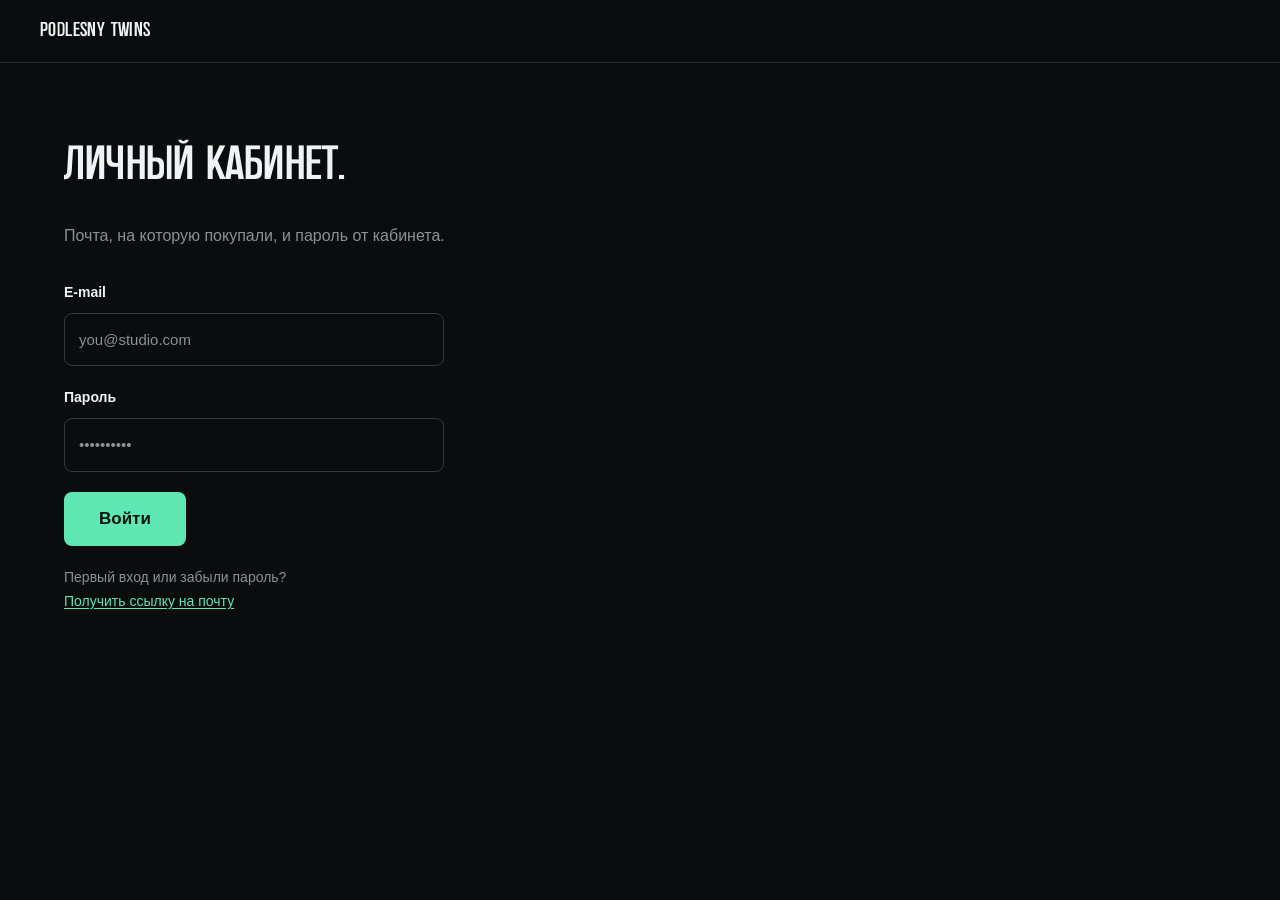
==== account/index.html @ 3a15cc05 "site: checkout, account area, legal drafts Checkout is wired to the payment service instead of an an" ====
<!DOCTYPE html>
<html lang="ru">
<head>
  <meta charset="UTF-8">
  <meta name="viewport" content="width=device-width, initial-scale=1.0">
  <title>Личный кабинет — Podlesny Twins</title>
  <meta name="robots" content="noindex">
  <link rel="icon" href="/ricochet/assets/favicon.svg" type="image/svg+xml">
  <link rel="stylesheet" href="/ricochet/styles.css">
</head>
<body>

  <header class="site-header">
    <div class="container header-inner">
      <a href="/" class="logo">Podlesny&nbsp;Twins</a>
      <button class="btn btn-secondary btn-small account-logout" type="button" hidden>Выйти</button>
    </div>
  </header>

  <main class="account">
    <div class="container">

      <!-- 1. вход по паролю -->
      <section class="account-pane" id="pane-login">
        <h1>Личный кабинет.</h1>
        <p>Почта, на которую покупали, и пароль от кабинета.</p>
        <form id="login-form" novalidate>
          <label class="field">
            <span class="field-label">E-mail</span>
            <input type="email" name="email" autocomplete="email" required inputmode="email" placeholder="you@studio.com">
          </label>
          <label class="field">
            <span class="field-label">Пароль</span>
            <input type="password" name="password" autocomplete="current-password" required placeholder="••••••••••">
          </label>
          <p class="checkout-error" role="alert" hidden></p>
          <button class="btn btn-primary btn-large" type="submit">Войти</button>
          <p class="account-alt">
            Первый вход или забыли пароль?
            <button type="button" class="linklike" id="want-link">Получить ссылку на почту</button>
          </p>
        </form>
      </section>

      <!-- 1б. вход по ссылке -->
      <section class="account-pane" id="pane-maglink" hidden>
        <h1>Вход по ссылке.</h1>
        <p>Пришлём одноразовую ссылку на почту, которой вы оплачивали. По ней войдёте и сможете задать пароль.</p>
        <form id="maglink-form" novalidate>
          <label class="field">
            <span class="field-label">E-mail</span>
            <input type="email" name="email" autocomplete="email" required inputmode="email" placeholder="you@studio.com">
          </label>
          <p class="checkout-error" role="alert" hidden></p>
          <button class="btn btn-primary btn-large" type="submit">Прислать ссылку</button>
          <p class="account-alt">
            <button type="button" class="linklike" id="want-password">← Войти по паролю</button>
          </p>
        </form>
      </section>

      <!-- 2. письмо отправлено -->
      <section class="account-pane" id="pane-sent" hidden>
        <h1>Проверьте почту.</h1>
        <p>Если на этот адрес есть покупка — письмо со ссылкой уже там. Ссылка одноразовая и живёт 15 минут.</p>
        <p class="muted-note">Письма нет? Посмотрите в «Спам». Если покупали на другой адрес — попробуйте его. Не вышло — напишите на <a href="mailto:support@podlesnytwins.com">support@podlesnytwins.com</a>.</p>
      </section>

      <!-- 3. кабинет -->
      <section class="account-pane" id="pane-account" hidden>
        <h1>Ваши лицензии.</h1>
        <p class="account-email"></p>
        <div id="purchases"></div>

        <section class="account-password">
          <h2 id="password-title">Пароль.</h2>
          <p id="password-lead">Задайте пароль, чтобы входить без письма.</p>
          <form id="password-form" novalidate>
            <label class="field">
              <span class="field-label">Новый пароль</span>
              <input type="password" name="password" autocomplete="new-password" required placeholder="не короче 10 символов">
              <span class="field-hint">Длина важнее спецсимволов: три несвязанных слова надёжнее, чем «Pa$$w0rd».</span>
            </label>
            <p class="checkout-error" role="alert" hidden></p>
            <p class="account-ok" hidden></p>
            <button class="btn btn-secondary" type="submit">Сохранить пароль</button>
          </form>
        </section>

        <section class="account-data">
          <h2>Ваши данные.</h2>
          <p>Мы храним: почту, имя из лицензии, сведения о заказе и обезличенные идентификаторы устройств. Ничего больше.</p>
          <div class="status-actions">
            <button class="btn btn-secondary" type="button" id="export-btn">Скачать мои данные</button>
            <button class="btn btn-secondary btn-danger" type="button" id="erase-btn">Удалить аккаунт</button>
          </div>
          <p class="account-erase-note" hidden></p>
        </section>
      </section>

      <!-- 4. ошибка входа по ссылке -->
      <section class="account-pane" id="pane-expired" hidden>
        <h1>Ссылка не сработала.</h1>
        <p>Она одноразовая и действует 15 минут — скорее всего, просто истекла или уже была использована.</p>
        <div class="status-actions">
          <button class="btn btn-primary" type="button" id="retry-btn">Запросить новую</button>
        </div>
      </section>

    </div>
  </main>

  <script src="account.js"></script>
</body>
</html>
---- ricochet/styles.css ----
@font-face {
  font-family: 'SaarSP';
  src: url('assets/fonts/SaarSP.woff') format('woff');
  font-weight: 400;
  font-style: normal;
  font-display: swap;
}

@font-face {
  font-family: 'LiteralBold';
  src: url('assets/fonts/LiteralBold.woff') format('woff');
  font-weight: 700;
  font-style: normal;
  font-display: swap;
}

/* Reset & base */
*, *::before, *::after {
  box-sizing: border-box;
}

:root {
  --bg: #0a0c0d;
  --surface: #131619;
  --surface-2: #1a1f22;
  --border: #23282c;
  --border-strong: #333a3f;
  --text: #f0f2f4;
  --muted: #8a9199;
  --accent: #5ee7b3;
  --accent-dim: #3d9e7a;
  --accent-glow: rgba(94, 231, 179, 0.15);
  --danger: #ff8080;
  --max-width: 1200px;
  --font-display: 'SaarSP', 'LiteralBold', Arial, sans-serif;
  --font-body: 'Work Sans', -apple-system, BlinkMacSystemFont, 'Segoe UI', 'Helvetica Neue', Arial, sans-serif;
  --ease-out: cubic-bezier(0.16, 1, 0.3, 1);

  --z-sticky: 100;
  --z-buybar: 200;
}

html {
  scroll-behavior: smooth;
}

@media (prefers-reduced-motion: reduce) {
  html {
    scroll-behavior: auto;
  }
}

body {
  margin: 0;
  font-family: var(--font-body);
  background: var(--bg);
  color: var(--text);
  line-height: 1.7;
  -webkit-font-smoothing: antialiased;
}

img {
  max-width: 100%;
  height: auto;
  display: block;
}

a {
  color: inherit;
  text-decoration: none;
}

:focus-visible {
  outline: 2px solid var(--accent);
  outline-offset: 3px;
  border-radius: 4px;
}

.container {
  width: 100%;
  max-width: var(--max-width);
  margin: 0 auto;
  padding: 0 24px;
}

/* Header */
.site-header {
  position: fixed;
  top: 0;
  left: 0;
  right: 0;
  z-index: var(--z-sticky);
  background: rgba(10, 12, 13, 0.78);
  backdrop-filter: blur(16px);
  border-bottom: 1px solid var(--border);
}

.header-inner {
  display: flex;
  align-items: center;
  justify-content: space-between;
  gap: 24px;
  padding: 14px 0;
}

.logo {
  font-family: var(--font-display);
  font-size: 1.25rem;
  letter-spacing: 0.02em;
  color: var(--text);
  white-space: nowrap;
}

.nav {
  display: none;
  gap: 32px;
  font-size: 0.9rem;
  margin-left: auto;
}

.nav a {
  color: var(--muted);
  transition: color 0.2s ease;
}

.nav a:hover {
  color: var(--text);
}

/* scoped so the later .btn { display: inline-flex } cannot win on specificity */
.site-header .header-buy {
  display: none;
}

@media (min-width: 860px) {
  .nav {
    display: flex;
  }
  .site-header .header-buy {
    display: inline-flex;
  }
}

/* Typography */
h1, h2, h3, h4 {
  margin: 0 0 24px;
  line-height: 1.12;
  font-weight: 400;
  text-wrap: balance;
}

h1, h2 {
  font-family: var(--font-display);
  letter-spacing: 0.005em;
}

h1 {
  font-size: clamp(2.5rem, 5.6vw, 4.5rem);
  margin-bottom: 28px;
}

h2 {
  font-size: clamp(1.875rem, 4vw, 3rem);
}

h3 {
  font-size: 1.125rem;
  font-family: var(--font-body);
  font-weight: 600;
  letter-spacing: 0.01em;
}

p {
  margin: 0 0 24px;
  color: var(--muted);
  text-wrap: pretty;
  max-width: 68ch;
}

p:last-child {
  margin-bottom: 0;
}

/* Buttons */
.btn {
  display: inline-flex;
  align-items: center;
  justify-content: center;
  padding: 13px 26px;
  border-radius: 8px;
  font-family: var(--font-body);
  font-weight: 600;
  font-size: 0.9375rem;
  line-height: 1.2;
  transition: background 0.25s var(--ease-out), border-color 0.25s var(--ease-out),
              color 0.25s var(--ease-out), box-shadow 0.25s var(--ease-out);
  cursor: pointer;
  border: 1px solid transparent;
  text-align: center;
}

.btn-primary {
  background: var(--accent);
  color: #081410;
}

.btn-primary:hover {
  background: #7af0c4;
  box-shadow: 0 0 36px var(--accent-glow);
}

.btn-primary:disabled {
  background: var(--accent-dim);
  color: rgba(8, 20, 16, 0.65);
  cursor: progress;
  box-shadow: none;
}

.btn-secondary {
  background: transparent;
  color: var(--text);
  border-color: var(--border-strong);
}

.btn-secondary:hover {
  border-color: var(--accent);
  color: var(--accent);
}

.btn-large {
  padding: 16px 34px;
  font-size: 1.0625rem;
}

.btn-small {
  padding: 10px 18px;
  font-size: 0.875rem;
}

/* `display: inline-flex` above beats the UA rule for [hidden], so a hidden
   button would still be drawn. Say it here once, for every button. */
.btn[hidden] {
  display: none;
}

/* Sections */
.section {
  padding: 88px 0;
}

@media (min-width: 1024px) {
  .section {
    padding: 132px 0;
  }
}

.section + .section {
  border-top: 1px solid var(--border);
}

/* Hero */
.hero {
  padding: 120px 0 32px;
  overflow: hidden;
}

.hero-grid {
  display: grid;
  gap: 56px;
  align-items: center;
}

@media (min-width: 1000px) {
  .hero {
    padding: 168px 0 120px;
  }
  .hero-grid {
    grid-template-columns: minmax(0, 1fr) minmax(0, 1.05fr);
    gap: 64px;
  }
  /* the plugin is the hero: let the shot run past the container edge */
  .hero-shot {
    margin-right: calc((100vw - var(--max-width)) / -2 - 24px);
  }
}

.hero-copy h1 {
  max-width: 15ch;
}

.hero-meta {
  font-size: 0.875rem;
  font-weight: 500;
  color: var(--muted);
  margin-bottom: 20px;
}

.hero-sub {
  max-width: 52ch;
  margin-bottom: 36px;
  font-size: clamp(1.0625rem, 1.4vw, 1.1875rem);
}

.hero-actions {
  display: flex;
  gap: 14px;
  flex-wrap: wrap;
  margin-bottom: 20px;
}

.hero-fine {
  font-size: 0.875rem;
  margin-bottom: 0;
}

.hero-shot {
  margin: 0;
  border-radius: 14px;
  overflow: hidden;
  border: 1px solid var(--border);
  background: var(--surface);
  box-shadow: 0 48px 120px rgba(0, 0, 0, 0.6), 0 0 90px -40px var(--accent-glow);
}

/* Split layout */
.split {
  display: grid;
  gap: 48px;
  align-items: center;
}

@media (min-width: 900px) {
  .split {
    grid-template-columns: 1fr 1fr;
    gap: 80px;
  }
}

.split .text p {
  max-width: 55ch;
}

/* Diagram */
.diagram {
  background: var(--surface);
  border: 1px solid var(--border);
  border-radius: 12px;
  padding: 24px;
}

.diagram canvas {
  width: 100%;
  height: auto;
  display: block;
}

.diagram--canvas {
  padding: 0;
  overflow: hidden;
}

.diagram--canvas canvas {
  border-radius: 12px;
}

/* Steps — a real sequence, so the numerals stay; the badges do not */
.steps {
  display: grid;
  gap: 8px;
  margin: 0 0 40px;
  padding: 0;
  list-style: none;
  counter-reset: step;
}

@media (min-width: 820px) {
  .steps {
    grid-template-columns: repeat(3, 1fr);
    gap: 40px;
  }
}

.step {
  padding: 28px 0 4px;
  border-top: 1px solid var(--border);
}

.step-num {
  display: block;
  font-family: var(--font-display);
  font-size: 2.5rem;
  line-height: 1;
  color: var(--accent);
  margin-bottom: 18px;
}

.step h3 {
  margin-bottom: 10px;
}

.step p {
  margin-bottom: 0;
  font-size: 0.9375rem;
}

.section-note {
  margin: 0;
  padding-top: 28px;
  border-top: 1px solid var(--border);
  color: var(--muted);
  font-size: 0.9375rem;
  max-width: none;
}

/* Use cases — rows, not a card grid */
.cases {
  margin: 0;
}

.case {
  display: grid;
  gap: 8px;
  padding: 26px 0;
  border-bottom: 1px solid var(--border);
}

@media (min-width: 820px) {
  .case {
    grid-template-columns: minmax(220px, 0.8fr) 2fr;
    gap: 48px;
    align-items: baseline;
    padding: 30px 0;
  }
}

.case:last-child {
  border-bottom: none;
}

.case dt {
  font-family: var(--font-body);
  font-weight: 600;
  font-size: 1.0625rem;
  color: var(--text);
}

.case dd {
  margin: 0;
  color: var(--muted);
  max-width: 62ch;
}

/* Controls */
.control-grid {
  display: grid;
  gap: 48px;
}

@media (min-width: 900px) {
  .control-grid {
    grid-template-columns: 1.15fr 1fr;
    align-items: start;
    gap: 64px;
  }
}

.control-shot {
  margin: 0;
  border-radius: 12px;
  overflow: hidden;
  border: 1px solid var(--border);
  background: var(--surface);
}

/* the close-up is a real crop of the same render, not the same picture again:
   the lower band of the plate, where TRIGGER and MOTION actually live */
.control-shot {
  aspect-ratio: 1040 / 330;
}

.control-shot img {
  width: 100%;
  height: 100%;
  object-fit: cover;
  object-position: center bottom;
}

.control-list {
  display: flex;
  flex-direction: column;
  gap: 40px;
}

.control-group h3 {
  color: var(--accent);
  margin-bottom: 16px;
  font-size: 0.9375rem;
  letter-spacing: 0.08em;
  text-transform: uppercase;
}

.control-group dl {
  margin: 0;
}

.control-group dl > div {
  margin-bottom: 16px;
  padding-bottom: 16px;
  border-bottom: 1px solid var(--border);
}

.control-group dl > div:last-child {
  margin-bottom: 0;
  padding-bottom: 0;
  border-bottom: none;
}

.control-group dt {
  color: var(--text);
  font-weight: 600;
  margin-bottom: 4px;
}

.control-group dd {
  margin: 0;
  color: var(--muted);
  font-size: 0.9375rem;
}

/* Themes */
.themes-head {
  max-width: 60ch;
  margin-bottom: 44px;
}

.swatches {
  display: grid;
  grid-template-columns: repeat(2, 1fr);
  gap: 12px;
  list-style: none;
  padding: 0;
  margin: 0 0 48px;
}

@media (min-width: 640px) {
  .swatches {
    grid-template-columns: repeat(4, 1fr);
  }
}

.swatch {
  display: flex;
  align-items: center;
  gap: 12px;
  padding: 14px 16px;
  border: 1px solid var(--border);
  border-radius: 10px;
  background: var(--sw-bg);
  color: var(--text);
  font-size: 0.875rem;
  font-weight: 600;
}

/* half plate, half accent: the two colours a theme actually changes */
.swatch-chip {
  width: 26px;
  height: 26px;
  flex: none;
  border-radius: 7px;
  background: linear-gradient(90deg, var(--sw-panel) 0 50%, var(--sw-accent) 50% 100%);
  box-shadow: inset 0 0 0 1px rgba(255, 255, 255, 0.08);
}

.theme-shot {
  margin: 0;
  border-radius: 12px;
  overflow: hidden;
  border: 1px solid var(--border);
  background: var(--surface);
}

.theme-shot figcaption {
  padding: 14px 20px;
  color: var(--muted);
  font-size: 0.875rem;
  border-top: 1px solid var(--border);
}

/* Pricing */
.pricing-inner {
  display: grid;
  gap: 48px;
  align-items: center;
}

@media (min-width: 900px) {
  .pricing-inner {
    grid-template-columns: 1fr 1fr;
    gap: 80px;
  }
}

.price-head p {
  max-width: 42ch;
}

.price-card {
  padding: 40px 32px;
  border: 1px solid var(--border);
  border-radius: 16px;
  background: var(--surface);
}

.price {
  display: flex;
  align-items: baseline;
  gap: 10px;
  margin-bottom: 12px;
  max-width: none;
}

.price-current {
  font-family: var(--font-display);
  font-size: clamp(3rem, 7vw, 4.5rem);
  line-height: 1;
  color: var(--text);
  letter-spacing: -0.02em;
}

.price-cur {
  font-size: 1.75rem;
  color: var(--muted);
}

.price-note {
  margin-bottom: 28px;
  font-size: 0.9375rem;
}

.formats {
  display: flex;
  flex-wrap: wrap;
  gap: 8px;
  list-style: none;
  padding: 0;
  margin: 0 0 32px;
}

.formats li {
  padding: 6px 14px;
  border-radius: 999px;
  background: var(--surface-2);
  color: var(--text);
  font-size: 0.8125rem;
  font-weight: 600;
}

.price-card .btn {
  width: 100%;
  margin-bottom: 16px;
}

.price-guarantee {
  font-size: 0.875rem;
  margin-bottom: 0;
}

/* FAQ */
.faq-inner {
  max-width: 760px;
}

.faq details {
  border-bottom: 1px solid var(--border);
}

.faq summary {
  color: var(--text);
  font-weight: 600;
  cursor: pointer;
  list-style: none;
  display: flex;
  justify-content: space-between;
  align-items: center;
  gap: 24px;
  padding: 22px 0;
}

.faq summary::-webkit-details-marker {
  display: none;
}

.faq summary::after {
  content: "+";
  color: var(--accent);
  font-size: 1.5rem;
  font-weight: 400;
  line-height: 1;
  flex: none;
}

.faq details[open] summary::after {
  content: "−";
}

.faq details p {
  padding-bottom: 22px;
  margin-bottom: 0;
  font-size: 0.9375rem;
}

/* Footer */
.site-footer {
  padding: 72px 0 40px;
  border-top: 1px solid var(--border);
}

.footer-inner {
  display: grid;
  gap: 48px;
  margin-bottom: 48px;
}

@media (min-width: 720px) {
  .footer-inner {
    grid-template-columns: 2fr 1fr;
  }
}

.footer-col h4 {
  font-size: 0.9375rem;
  color: var(--text);
  margin-bottom: 16px;
}

.footer-col ul {
  list-style: none;
  padding: 0;
  margin: 0;
  display: flex;
  flex-direction: column;
  gap: 8px;
}

.footer-col a {
  color: var(--muted);
  transition: color 0.2s ease;
}

.footer-col a:hover {
  color: var(--text);
}

.copyright {
  padding-top: 32px;
  border-top: 1px solid var(--border);
}

.copyright p {
  margin-bottom: 0;
  font-size: 0.875rem;
}

/* Sticky buy bar — mobile only, where the header CTA is not shown */
.buybar {
  position: fixed;
  left: 0;
  right: 0;
  bottom: 0;
  z-index: var(--z-buybar);
  display: flex;
  align-items: center;
  justify-content: space-between;
  gap: 16px;
  padding: 12px 20px calc(12px + env(safe-area-inset-bottom));
  background: rgba(10, 12, 13, 0.92);
  backdrop-filter: blur(16px);
  border-top: 1px solid var(--border);
  transform: translateY(100%);
  transition: transform 0.4s var(--ease-out);
}

.buybar[hidden] {
  display: none;
}

.buybar.is-shown {
  transform: translateY(0);
}

.buybar-price {
  font-size: 0.9375rem;
  font-weight: 600;
}

@media (min-width: 860px) {
  .buybar {
    display: none;
  }
}

/* Checkout dialog */
.checkout {
  width: min(440px, calc(100vw - 32px));
  padding: 32px;
  border: 1px solid var(--border-strong);
  border-radius: 16px;
  background: var(--surface);
  color: var(--text);
  overflow: visible;
}

.checkout::backdrop {
  background: rgba(4, 6, 7, 0.72);
  backdrop-filter: blur(4px);
}

.checkout h2 {
  font-size: 1.5rem;
  margin-bottom: 8px;
}

.checkout-lead {
  font-size: 0.9375rem;
  margin-bottom: 28px;
}

.checkout-close {
  position: absolute;
  top: 12px;
  right: 12px;
  width: 36px;
  height: 36px;
  display: grid;
  place-items: center;
  border: none;
  border-radius: 8px;
  background: transparent;
  color: var(--muted);
  font-size: 1.5rem;
  line-height: 1;
  cursor: pointer;
  transition: color 0.2s ease, background 0.2s ease;
}

.checkout-close:hover {
  color: var(--text);
  background: var(--surface-2);
}

.field {
  display: block;
  margin-bottom: 20px;
}

.field-label {
  display: block;
  font-size: 0.875rem;
  font-weight: 600;
  margin-bottom: 8px;
}

.field input {
  width: 100%;
  padding: 13px 14px;
  border: 1px solid var(--border-strong);
  border-radius: 8px;
  background: var(--bg);
  color: var(--text);
  font: inherit;
  font-size: 0.9375rem;
  transition: border-color 0.2s ease;
}

.field input::placeholder {
  color: var(--muted);
}

.field input:focus {
  border-color: var(--accent);
  outline: none;
}

.field input[aria-invalid="true"] {
  border-color: var(--danger);
}

.field-hint {
  display: block;
  margin-top: 8px;
  font-size: 0.8125rem;
  color: var(--muted);
  line-height: 1.5;
}

.check {
  display: flex;
  gap: 12px;
  align-items: flex-start;
  margin-bottom: 24px;
  font-size: 0.8125rem;
  color: var(--muted);
  line-height: 1.55;
  cursor: pointer;
}

.check input {
  flex: none;
  width: 18px;
  height: 18px;
  margin: 2px 0 0;
  accent-color: var(--accent);
  cursor: pointer;
}

.check a {
  color: var(--text);
  text-decoration: underline;
  text-underline-offset: 2px;
}

.checkout-error {
  margin: 0 0 16px;
  padding: 12px 14px;
  border: 1px solid rgba(255, 128, 128, 0.35);
  border-radius: 8px;
  background: rgba(255, 128, 128, 0.08);
  color: var(--danger);
  font-size: 0.875rem;
  max-width: none;
}

.checkout-submit {
  width: 100%;
}

.checkout-fine {
  margin: 16px 0 0;
  font-size: 0.8125rem;
  text-align: center;
}

/* Status pages */
.status {
  min-height: 100svh;
  display: grid;
  place-items: center;
  padding: 96px 0;
  text-align: left;
}

.status-card {
  max-width: 620px;
}

.status-card h1 {
  font-size: clamp(2rem, 5vw, 3.25rem);
  max-width: 18ch;
}

.status-steps {
  margin: 0 0 32px;
  padding: 0;
  list-style: none;
}

.status-steps li {
  padding: 16px 0;
  border-bottom: 1px solid var(--border);
  color: var(--muted);
}

.status-steps li:first-child {
  border-top: 1px solid var(--border);
}

.status-steps b {
  color: var(--text);
  font-weight: 600;
}

.status-actions {
  display: flex;
  gap: 14px;
  flex-wrap: wrap;
}

/* Account */
.account {
  padding: 140px 0 96px;
}

.account-pane[hidden] {
  display: none;
}

.account h1 {
  font-size: clamp(2rem, 5vw, 3rem);
  max-width: 16ch;
}

.account-pane > p {
  max-width: 56ch;
}

.account #login-form {
  max-width: 380px;
  margin-top: 32px;
}

.account-email {
  margin-bottom: 40px;
  font-size: 0.9375rem;
}

.muted-note {
  font-size: 0.875rem;
  color: var(--muted);
}

.purchase {
  padding: 28px 0;
  border-top: 1px solid var(--border);
}

.purchase-head {
  display: flex;
  align-items: baseline;
  gap: 16px;
  flex-wrap: wrap;
  margin-bottom: 20px;
}

.purchase-head h2 {
  margin: 0;
  font-size: 1.75rem;
}

.purchase-order {
  font-size: 0.8125rem;
  color: var(--muted);
}

.devices-head {
  margin: 28px 0 12px;
  font-size: 0.875rem;
  font-weight: 600;
  color: var(--text);
}

.device {
  display: flex;
  align-items: center;
  justify-content: space-between;
  gap: 16px;
  padding: 14px 16px;
  border: 1px solid var(--border);
  border-radius: 10px;
  background: var(--surface);
  margin-bottom: 8px;
}

.device div {
  display: flex;
  flex-direction: column;
  min-width: 0;
}

.device b {
  font-size: 0.9375rem;
  font-weight: 600;
}

.device span {
  font-size: 0.8125rem;
  color: var(--muted);
}

.account-alt {
  margin: 20px 0 0;
  font-size: 0.875rem;
}

.linklike {
  padding: 0;
  border: none;
  background: none;
  font: inherit;
  color: var(--accent);
  text-decoration: underline;
  text-underline-offset: 2px;
  cursor: pointer;
}

.linklike:hover {
  color: #7af0c4;
}

.account-password {
  margin-top: 64px;
  padding-top: 40px;
  border-top: 1px solid var(--border);
}

.account-password h2 {
  font-size: 1.5rem;
}

.account-password form {
  max-width: 380px;
  margin-top: 24px;
}

.account-ok {
  margin: 0 0 16px;
  padding: 12px 14px;
  border: 1px solid rgba(94, 231, 179, 0.35);
  border-radius: 8px;
  background: var(--accent-glow);
  color: var(--accent);
  font-size: 0.875rem;
  max-width: none;
}

.account-data {
  margin-top: 64px;
  padding-top: 40px;
  border-top: 1px solid var(--border);
}

.account-data h2 {
  font-size: 1.5rem;
}

.btn-danger:hover {
  border-color: var(--danger);
  color: var(--danger);
}

.account-erase-note {
  margin-top: 20px;
  font-size: 0.875rem;
  color: var(--accent);
}

/* Legal pages */
.legal {
  padding: 140px 0 96px;
}

.legal-inner {
  max-width: 760px;
}

.legal h1 {
  font-size: clamp(1.875rem, 4.5vw, 2.75rem);
  max-width: none;
}

.legal h2 {
  font-family: var(--font-body);
  font-size: 1.0625rem;
  font-weight: 600;
  letter-spacing: 0.01em;
  margin: 48px 0 16px;
}

.legal p,
.legal li {
  font-size: 0.9375rem;
  max-width: none;
}

.legal ul {
  margin: 0 0 24px;
  padding-left: 20px;
  color: var(--muted);
}

.legal li {
  margin-bottom: 8px;
}

.legal b {
  color: var(--text);
  font-weight: 600;
}

.legal a {
  color: var(--accent);
  text-decoration: underline;
  text-underline-offset: 2px;
}

.legal-meta {
  font-size: 0.875rem;
  margin-bottom: 8px;
}

.legal-draft {
  padding: 16px 18px;
  border: 1px solid rgba(255, 128, 128, 0.35);
  border-radius: 10px;
  background: rgba(255, 128, 128, 0.08);
  color: var(--danger);
  margin-bottom: 40px;
}

.legal-draft b {
  color: var(--danger);
}

.legal-table {
  width: 100%;
  border-collapse: collapse;
  margin-bottom: 24px;
  font-size: 0.875rem;
  display: block;
  overflow-x: auto;
}

.legal-table th,
.legal-table td {
  text-align: left;
  vertical-align: top;
  padding: 12px 16px 12px 0;
  border-bottom: 1px solid var(--border);
  color: var(--muted);
  min-width: 140px;
}

.legal-table th {
  color: var(--text);
  font-weight: 600;
  white-space: nowrap;
}

.legal-back {
  margin-top: 56px;
  padding-top: 24px;
  border-top: 1px solid var(--border);
}

/* Motion — content is visible by default; reveals only where they mean something */
.reveal {
  opacity: 1;
  transform: none;
}

.js .reveal:not(.visible) {
  opacity: 0.001;
  transform: translateY(20px);
}

.js .reveal {
  transition: opacity 0.6s var(--ease-out), transform 0.6s var(--ease-out);
}

@media (prefers-reduced-motion: reduce) {
  .js .reveal,
  .js .reveal:not(.visible) {
    opacity: 1;
    transform: none;
    transition: none;
  }
  .btn,
  .buybar {
    transition: none;
  }
}
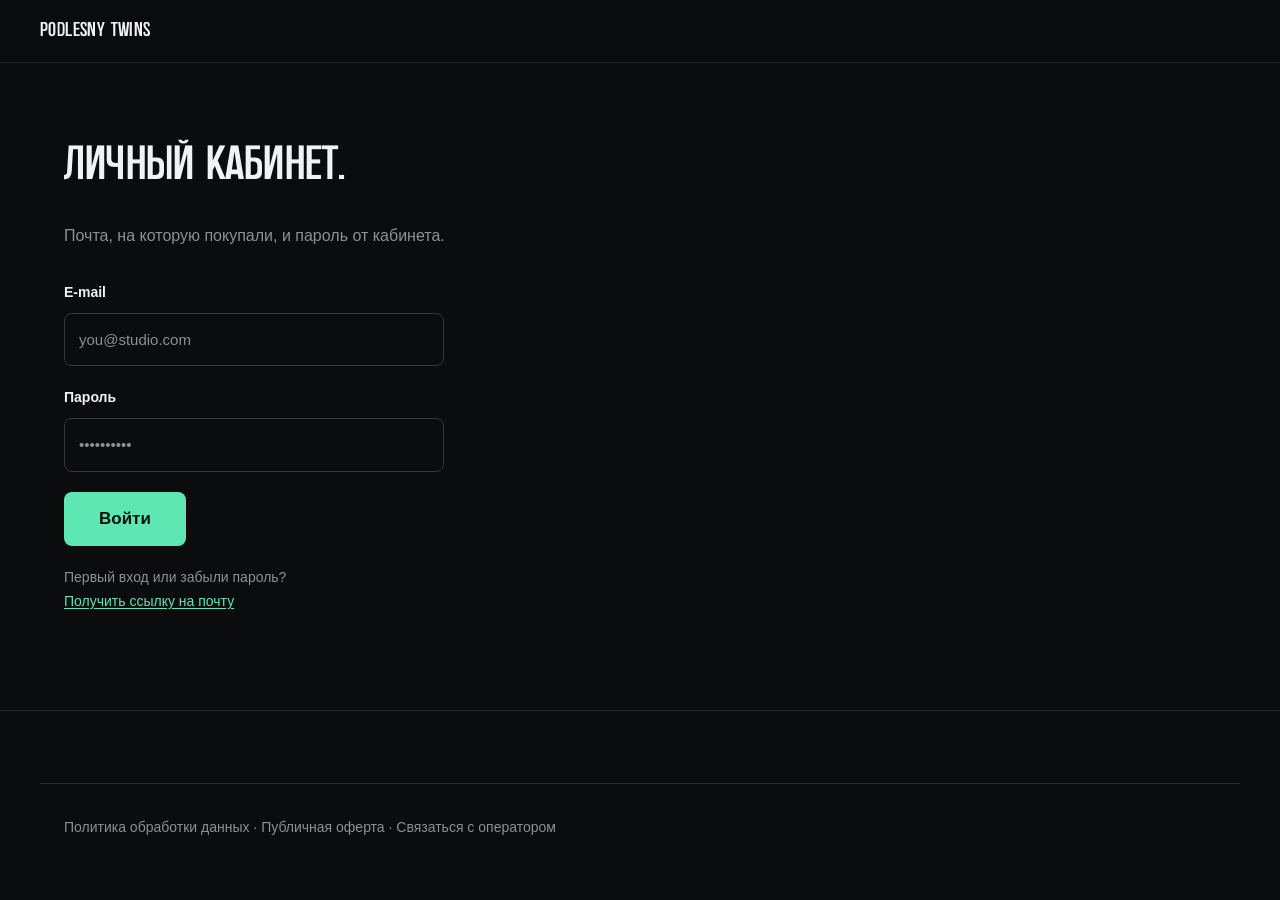
==== commit e00c8934: "feat(site): add Faraway and plugin bundle" ====
--- a/account/index.html
+++ b/account/index.html
@@ -7,6 +7,7 @@
   <meta name="robots" content="noindex">
   <link rel="icon" href="/ricochet/assets/favicon.svg" type="image/svg+xml">
   <link rel="stylesheet" href="/ricochet/styles.css">
+  <link rel="stylesheet" href="/styles.css">
 </head>
 <body>
 
@@ -63,7 +64,7 @@
       <section class="account-pane" id="pane-sent" hidden>
         <h1>Проверьте почту.</h1>
         <p>Если на этот адрес есть покупка — письмо со ссылкой уже там. Ссылка одноразовая и живёт 15 минут.</p>
-        <p class="muted-note">Письма нет? Посмотрите в «Спам». Если покупали на другой адрес — попробуйте его. Не вышло — напишите на <a href="mailto:support@podlesnytwins.com">support@podlesnytwins.com</a>.</p>
+        <p class="muted-note">Письма нет? Посмотрите в «Спам». Если покупали на другой адрес — попробуйте его. Не вышло — напишите на <a href="mailto:podlesnytwinsplugins@gmail.com">podlesnytwinsplugins@gmail.com</a>.</p>
       </section>
 
       <!-- 3. кабинет -->
@@ -89,7 +90,7 @@
 
         <section class="account-data">
           <h2>Ваши данные.</h2>
-          <p>Мы храним: почту, имя из лицензии, сведения о заказе и обезличенные идентификаторы устройств. Ничего больше.</p>
+          <p>Мы храним почту, имя из лицензии, сведения о заказе, идентификаторы устройств и данные для входа в кабинет.</p>
           <div class="status-actions">
             <button class="btn btn-secondary" type="button" id="export-btn">Скачать мои данные</button>
             <button class="btn btn-secondary btn-danger" type="button" id="erase-btn">Удалить аккаунт</button>
@@ -110,6 +111,8 @@
     </div>
   </main>
 
+  <footer class="site-footer"><div class="container copyright"><p><a href="/legal/privacy/">Политика обработки данных</a> · <a href="/legal/offer/">Публичная оферта</a> · <a href="mailto:podlesnytwinsplugins@gmail.com">Связаться с оператором</a></p></div></footer>
+
   <script src="account.js"></script>
 </body>
 </html>
--- a/styles.css
+++ b/styles.css
@@ -0,0 +1,86 @@
+:root {
+  --amber: #f08a35;
+  --amber-bright: #ff9b49;
+  --amber-dim: #9d5725;
+  --amber-glow: rgba(240, 138, 53, 0.15);
+}
+
+.btn-amber {
+  background: var(--amber);
+  color: #160c05;
+}
+.btn-amber:hover { background: var(--amber-bright); box-shadow: 0 0 36px var(--amber-glow); }
+.btn-amber:disabled { background: var(--amber-dim); cursor: progress; }
+
+.eyebrow {
+  margin: 0 0 16px;
+  color: var(--accent);
+  font-size: .75rem;
+  font-weight: 700;
+  letter-spacing: .14em;
+  text-transform: uppercase;
+}
+.eyebrow--amber { color: var(--amber); }
+.eyebrow--split { color: var(--text); }
+.eyebrow--split::before {
+  content: "";
+  display: inline-block;
+  width: 42px;
+  height: 2px;
+  margin: 0 12px 3px 0;
+  background: linear-gradient(90deg, var(--amber) 0 50%, var(--accent) 50%);
+}
+
+.home-hero {
+  min-height: 78svh;
+  display: grid;
+  align-items: end;
+  padding: 160px 0 88px;
+  border-bottom: 1px solid var(--border);
+  background:
+    radial-gradient(circle at 15% 80%, var(--amber-glow), transparent 30%),
+    radial-gradient(circle at 82% 28%, var(--accent-glow), transparent 32%);
+}
+.home-hero h1 { max-width: 14ch; font-size: clamp(3rem, 7.6vw, 6.7rem); }
+.home-lead { max-width: 58ch; font-size: clamp(1.1rem, 1.8vw, 1.4rem); }
+
+.product-panel { padding: 104px 0; border-bottom: 1px solid var(--border); overflow: hidden; }
+.product-panel--faraway { background: linear-gradient(135deg, rgba(240,138,53,.055), transparent 50%); }
+.product-panel--ricochet { background: linear-gradient(225deg, rgba(94,231,179,.045), transparent 50%); }
+.product-panel-grid { display: grid; gap: 52px; align-items: center; }
+.product-panel-copy h2 { margin-bottom: 12px; font-size: clamp(3rem, 6vw, 5.4rem); }
+.product-promise { color: var(--text); font-size: clamp(1.2rem, 2vw, 1.55rem); max-width: 34ch; }
+.showcase-shot { margin: 0; border: 1px solid var(--border); border-radius: 14px; overflow: hidden; box-shadow: 0 34px 90px rgba(0,0,0,.48); }
+.showcase-shot--wide img { width: 150%; max-width: none; transform: translateX(-17%); }
+@media (min-width: 980px) {
+  .product-panel-grid { grid-template-columns: minmax(300px,.72fr) minmax(0,1.28fr); }
+  .product-panel-grid--reverse { grid-template-columns: minmax(0,1.28fr) minmax(300px,.72fr); }
+}
+
+.combo { background: var(--surface); }
+.combo-grid { display: grid; gap: 48px; align-items: center; }
+.combo-buy { padding: 32px; border-left: 2px solid var(--accent); background: linear-gradient(110deg, rgba(240,138,53,.06), rgba(94,231,179,.06)); }
+.combo-price { margin: 0; color: var(--text); line-height: 1; }
+.combo-price span { font-family: var(--font-display); font-size: clamp(4rem,8vw,7rem); }
+@media (min-width: 860px) { .combo-grid { grid-template-columns: 1.3fr .7fr; gap: 88px; } }
+
+.faraway-page { --accent: var(--amber); --accent-dim: var(--amber-dim); --accent-glow: var(--amber-glow); }
+.faraway-hero-grid { grid-template-columns: 1fr; }
+.faraway-shot img { width: 148%; max-width: none; transform: translateX(-16%); }
+@media (min-width: 1000px) {
+  .faraway-hero-grid { grid-template-columns: minmax(320px,.72fr) minmax(0,1.28fr); }
+  .faraway-shot { margin-right: calc((100vw - var(--max-width)) / -2 - 24px); }
+}
+
+.depth-map { display: grid; grid-template-columns: repeat(2, 1fr); gap: 8px; }
+.depth-map span { min-height: 96px; display: grid; place-items: center; border: 1px solid var(--border); color: var(--muted); font-size: .78rem; font-weight: 700; letter-spacing: .08em; }
+.depth-map .depth-core { grid-column: 1 / -1; min-height: 124px; color: var(--text); border-color: var(--amber-dim); background: radial-gradient(circle, var(--amber-glow), transparent 70%); font-family: var(--font-display); font-size: 1.4rem; }
+.faraway-control-shot { aspect-ratio: 1.34 / 1; }
+.faraway-control-shot img { width: 242%; height: 100%; max-width: none; object-fit: cover; object-position: 47% center; }
+.combo-band { background: linear-gradient(110deg, rgba(240,138,53,.055), rgba(94,231,179,.045)); }
+
+@media (max-width: 680px) {
+  .home-hero { min-height: auto; padding-top: 124px; }
+  .product-panel { padding: 76px 0; }
+  .showcase-shot--wide img, .faraway-shot img { width: 175%; transform: translateX(-22%); }
+}
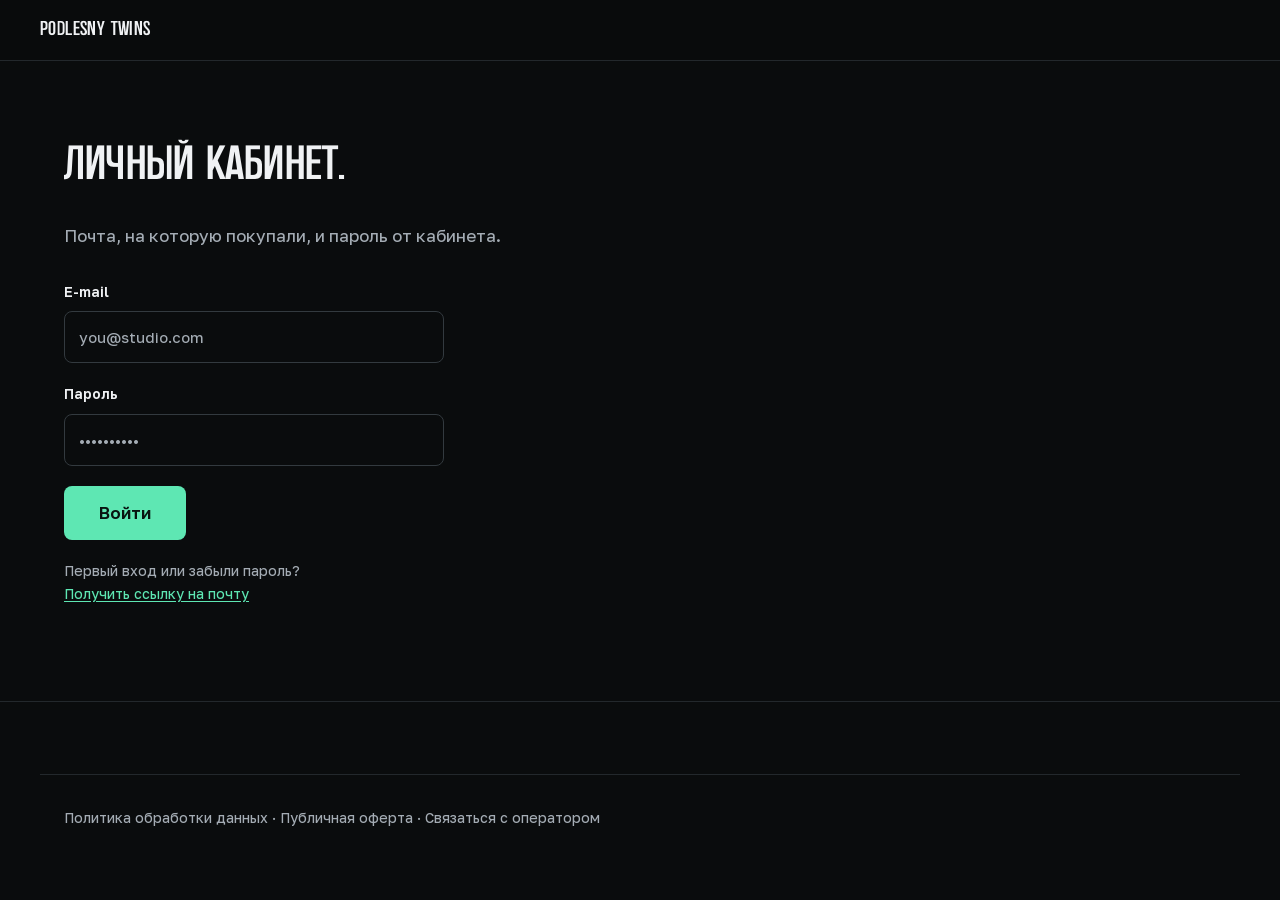
==== commit 60c5d75f: "mobile: пересобрать витрину под один палец Кнопки. Ниже 860px только столбик на всю ширину, min-heig" ====
--- a/account/index.html
+++ b/account/index.html
@@ -2,7 +2,7 @@
 <html lang="ru">
 <head>
   <meta charset="UTF-8">
-  <meta name="viewport" content="width=device-width, initial-scale=1.0">
+  <meta name="viewport" content="width=device-width, initial-scale=1, viewport-fit=cover">
   <title>Личный кабинет — Podlesny Twins</title>
   <meta name="robots" content="noindex">
   <link rel="icon" href="/ricochet/assets/favicon.svg" type="image/svg+xml">
@@ -64,7 +64,7 @@
       <section class="account-pane" id="pane-sent" hidden>
         <h1>Проверьте почту.</h1>
         <p>Если на этот адрес есть покупка — письмо со ссылкой уже там. Ссылка одноразовая и живёт 15 минут.</p>
-        <p class="muted-note">Письма нет? Посмотрите в «Спам». Если покупали на другой адрес — попробуйте его. Не вышло — напишите на <a href="mailto:podlesnytwinsplugins@gmail.com">podlesnytwinsplugins@gmail.com</a>.</p>
+        <p class="muted-note">Письма нет? Посмотрите в «Спам». Если покупали на другой адрес — попробуйте его. Не вышло — напишите на <a href="mailto:plugins@podlesnytwins.com">plugins@podlesnytwins.com</a>.</p>
       </section>
 
       <!-- 3. кабинет -->
@@ -111,7 +111,7 @@
     </div>
   </main>
 
-  <footer class="site-footer"><div class="container copyright"><p><a href="/legal/privacy/">Политика обработки данных</a> · <a href="/legal/offer/">Публичная оферта</a> · <a href="mailto:podlesnytwinsplugins@gmail.com">Связаться с оператором</a></p></div></footer>
+  <footer class="site-footer"><div class="container copyright"><p><a href="/legal/privacy/">Политика обработки данных</a> · <a href="/legal/offer/">Публичная оферта</a> · <a href="mailto:plugins@podlesnytwins.com">Связаться с оператором</a></p></div></footer>
 
   <script src="account.js"></script>
 </body>
--- a/ricochet/styles.css
+++ b/ricochet/styles.css
@@ -12,6 +12,46 @@
   font-weight: 700;
   font-style: normal;
   font-display: swap;
+}
+
+/* Golos Text — Paratype, Александра Королькова и Виталий Кузьмин, SIL OFL 1.1.
+   Копия лицензии лежит рядом со шрифтом.
+
+   Зачем он тут. В --font-body был прописан Work Sans, но он НЕ грузился ни
+   одним @font-face и кириллицы в нём нет вообще. То есть весь мелкий русский
+   текст сайта рисовался системным шрифтом посетителя: SF Pro на маке, Segoe UI
+   на винде. Два разных сайта, ни один не выбран.
+   Golos сделан Паратайпом под экранное чтение по-русски: высокий рост строчных,
+   свободная межбуквенная, простые формы. Ровно то, что нужно подписи в 13-14 px
+   на почти чёрном фоне.
+   Один вариативный файл на подмножество, вес 400-900 — отдельные начертания
+   не грузим. Всего ~79 КБ на три подмножества.
+   latin-ext здесь не роскошь: в нём живёт ₽ (U+20BD), а рубль на этом сайте
+   в каждом втором блоке. Без него знак валюты падал бы в системный шрифт
+   посреди строки. */
+@font-face {
+  font-family: 'Golos Text';
+  src: url('assets/fonts/GolosText-cyrillic.woff2') format('woff2');
+  font-weight: 400 900;
+  font-style: normal;
+  font-display: swap;
+  unicode-range: U+0301, U+0400-045F, U+0490-0491, U+04B0-04B1, U+2116;
+}
+@font-face {
+  font-family: 'Golos Text';
+  src: url('assets/fonts/GolosText-latin.woff2') format('woff2');
+  font-weight: 400 900;
+  font-style: normal;
+  font-display: swap;
+  unicode-range: U+0000-00FF, U+0131, U+0152-0153, U+02BB-02BC, U+02C6, U+02DA, U+02DC, U+0304, U+0308, U+0329, U+2000-206F, U+20AC, U+2122, U+2191, U+2193, U+2212, U+2215, U+FEFF, U+FFFD;
+}
+@font-face {
+  font-family: 'Golos Text';
+  src: url('assets/fonts/GolosText-latin-ext.woff2') format('woff2');
+  font-weight: 400 900;
+  font-style: normal;
+  font-display: swap;
+  unicode-range: U+0100-02BA, U+02BD-02C5, U+02C7-02CC, U+02CE-02D7, U+02DD-02FF, U+0304, U+0308, U+0329, U+1D00-1DBF, U+1E00-1E9F, U+1EF2-1EFF, U+2020, U+20A0-20AB, U+20AD-20C0, U+2113, U+2C60-2C7F, U+A720-A7FF;
 }
 
 /* Reset & base */
@@ -26,20 +66,34 @@
   --border: #23282c;
   --border-strong: #333a3f;
   --text: #f0f2f4;
-  --muted: #8a9199;
+  /* Подзаголовок героя — не body и не заголовок. Без своего токена он брался
+     из --muted и садился в один тон со сноской под кнопками: три роли одним
+     серым. */
+  --lead: #d3d8dd;
+  /* было #8a9199 — 6:1, проходит AA и всё равно читается вяло: на лендинге
+     основной текст не должен выглядеть отключённым. #a4acb4 даёт 8.4:1. */
+  --muted: #a4acb4;
+  /* Мета и юридический мелкий шрифт: ступень ниже --muted, чтобы спецификация
+     не спорила с текстом. Контраст на --bg = 4.6:1, порог AA держится. */
+  --meta: #767d85;
   --accent: #5ee7b3;
   --accent-dim: #3d9e7a;
   --accent-glow: rgba(94, 231, 179, 0.15);
   --danger: #ff8080;
   --max-width: 1200px;
   --font-display: 'SaarSP', 'LiteralBold', Arial, sans-serif;
-  --font-body: 'Work Sans', -apple-system, BlinkMacSystemFont, 'Segoe UI', 'Helvetica Neue', Arial, sans-serif;
+  --font-body: 'Golos Text', -apple-system, BlinkMacSystemFont, 'Segoe UI', 'Helvetica Neue', Arial, sans-serif;
   --ease-out: cubic-bezier(0.16, 1, 0.3, 1);
 
   --z-sticky: 100;
   --z-buybar: 200;
 }
 
+/* Корень намеренно остаётся браузерным (16 px). Через него легко поднять
+   весь сайт одной строкой — но тогда вместе с текстом едут заголовки (у них
+   clamp с rem-границами), кнопки с паддингами в px и вся раскладка.
+   Крупный текст здесь уже настроен, чинить надо было только мелкий, поэтому
+   размеры подняты точечно по ролям ниже, а не корнем. */
 html {
   scroll-behavior: smooth;
 }
@@ -55,13 +109,34 @@
   font-family: var(--font-body);
   background: var(--bg);
   color: var(--text);
-  line-height: 1.7;
-  -webkit-font-smoothing: antialiased;
+  /* 17 px вместо браузерных 16. Крупный текст на странице уже настроен,
+     поэтому размер поднят здесь, а не в html: заголовки живут в clamp с
+     rem-границами и от смены корня поехали бы вместе с раскладкой. */
+  font-size: 1.0625rem;
+  line-height: 1.6;
+  /* Golos вариативный, 400-900. На почти чёрном фоне Regular выглядит рыхлым:
+     светлый штрих на тёмном визуально худеет. 450 возвращает вес, которого
+     ждёшь от 400 на белом, и не читается как полужирный. */
+  font-weight: 450;
+  /* Было antialiased. На тёмной теме это ровно тот переключатель, который
+     срезает у светлого текста часть штриха и делает его серым и «мыльным».
+     Оставляем субпиксельное сглаживание: тот же шрифт, тот же размер, но
+     буквы снова плотные. */
+  -webkit-font-smoothing: auto;
+  -moz-osx-font-smoothing: auto;
+  text-rendering: optimizeLegibility;
 }
 
 img {
   max-width: 100%;
   height: auto;
+  display: block;
+}
+
+/* Скриншоты плагинов завёрнуты в <picture> ради webp-варианта (PNG Faraway —
+   1.4 МБ, webp на 800 px — 15 КБ). Обёртка по умолчанию inline и добавляет
+   строчный отступ под картинкой внутри figure с overflow: hidden. */
+picture {
   display: block;
 }
 
@@ -111,20 +186,24 @@
   white-space: nowrap;
 }
 
+/* меню как на podlesnytwins.com: SaarSP 17px, обычное начертание */
 .nav {
   display: none;
-  gap: 32px;
-  font-size: 0.9rem;
+  gap: 28px;
+  font-family: var(--font-display);
+  font-size: 1.0625rem;
+  letter-spacing: 0.02em;
   margin-left: auto;
 }
 
 .nav a {
-  color: var(--muted);
+  color: var(--text);
   transition: color 0.2s ease;
 }
 
+/* белые как на podlesnytwins.com, поэтому ховер уводим в акцент страницы */
 .nav a:hover {
-  color: var(--text);
+  color: var(--accent);
 }
 
 /* scoped so the later .btn { display: inline-flex } cannot win on specificity */
@@ -138,6 +217,13 @@
   }
   .site-header .header-buy {
     display: inline-flex;
+  }
+  /* Кнопка главной существует только ради телефона, где в шапке иначе один
+     логотип. На десктопе там уже есть .nav со ссылками на оба продукта, и
+     раньше кнопки не было — не меняем то, что решено. Правило идёт после
+     общего, специфичность та же, поэтому побеждает порядком. */
+  .site-header .header-buy--mobile {
+    display: none;
   }
 }
 
@@ -278,27 +364,34 @@
     grid-template-columns: minmax(0, 1fr) minmax(0, 1.05fr);
     gap: 64px;
   }
-  /* the plugin is the hero: let the shot run past the container edge */
-  .hero-shot {
-    margin-right: calc((100vw - var(--max-width)) / -2 - 24px);
-  }
 }
 
 .hero-copy h1 {
   max-width: 15ch;
 }
 
+/* Строка форматов — спецификация, а не текст. Разрядка и ступень вниз по
+   тону отделяют её от заголовка; без этого она читалась как первая строка
+   абзаца и утяжеляла вход в экран. */
 .hero-meta {
   font-size: 0.875rem;
   font-weight: 500;
-  color: var(--muted);
-  margin-bottom: 20px;
-}
-
+  letter-spacing: 0.05em;
+  color: var(--meta);
+  margin-bottom: 22px;
+}
+
+/* Второй голос страницы. Был набран как body: тот же серый, тот же
+   межстрочный 1.7 — и обещание продукта весило меньше сноски про демо.
+   Мера 40ch держит его в три строки максимум при любой ширине. */
 .hero-sub {
-  max-width: 52ch;
+  max-width: 40ch;
   margin-bottom: 36px;
-  font-size: clamp(1.0625rem, 1.4vw, 1.1875rem);
+  font-size: clamp(1.1875rem, 1.7vw, 1.4375rem);
+  line-height: 1.42;
+  letter-spacing: -0.005em;
+  color: var(--lead);
+  text-wrap: balance;
 }
 
 .hero-actions {
@@ -308,9 +401,113 @@
   margin-bottom: 20px;
 }
 
+/* Демо: одна кнопка, платформа выбирается в раскрывающемся списке.
+   Держится на <details>, поэтому клавиатура, screen reader и Enter/Space
+   работают без JS; скрипт только закрывает меню по Esc и по клику мимо. */
+.demo {
+  position: relative;
+  display: inline-flex;
+}
+
+.demo > summary {
+  gap: 10px;
+  list-style: none;
+}
+
+.demo > summary::-webkit-details-marker {
+  display: none;
+}
+
+.demo > summary:focus-visible {
+  outline: 2px solid var(--accent);
+  outline-offset: 3px;
+}
+
+.demo-caret {
+  flex: none;
+  transition: transform 0.2s var(--ease-out);
+}
+
+.demo[open] > summary .demo-caret {
+  transform: rotate(180deg);
+}
+
+/* абсолютное позиционирование: раскрытие не меняет высоту .hero-actions */
+.demo-menu {
+  position: absolute;
+  top: calc(100% + 8px);
+  left: 0;
+  z-index: 20;
+  display: grid;
+  width: max-content;
+  min-width: 100%;
+  max-width: min(340px, calc(100vw - 48px));
+  padding: 6px;
+  border: 1px solid var(--border);
+  border-radius: 10px;
+  background: var(--surface-2);
+  box-shadow: 0 24px 60px rgba(0, 0, 0, 0.5);
+}
+
+.demo-option {
+  display: grid;
+  gap: 2px;
+  align-content: center;
+  min-height: 44px;
+  padding: 10px 14px;
+  border-radius: 7px;
+  color: var(--text);
+  transition: background 0.2s var(--ease-out);
+}
+
+.demo-option:hover {
+  background: var(--surface);
+}
+
+.demo-option:hover .demo-option-name {
+  color: var(--accent);
+}
+
+.demo-option:focus-visible {
+  background: var(--surface);
+  outline: 2px solid var(--accent);
+  outline-offset: -2px;
+  border-radius: 7px;
+}
+
+.demo-option-name {
+  font-weight: 600;
+  font-size: 0.9375rem;
+  line-height: 1.3;
+}
+
+.demo-option-note {
+  font-size: 0.75rem;
+  line-height: 1.35;
+  color: var(--muted);
+}
+
+@keyframes demo-open {
+  from { opacity: 0; transform: translateY(-4px); }
+}
+
+.demo[open] .demo-menu {
+  animation: demo-open 0.16s var(--ease-out);
+}
+
+@media (prefers-reduced-motion: reduce) {
+  .demo[open] .demo-menu { animation: none; }
+  .demo-caret { transition: none; }
+}
+
+/* Условия демо под кнопками. Держим одной строкой на десктопе: всё, что
+   длиннее, — это уже лицензия и платформы, им место в блоке цены. */
 .hero-fine {
+  max-width: 52ch;
+  margin-bottom: 0;
   font-size: 0.875rem;
-  margin-bottom: 0;
+  line-height: 1.55;
+  color: var(--meta);
 }
 
 .hero-shot {
@@ -320,6 +517,16 @@
   border: 1px solid var(--border);
   background: var(--surface);
   box-shadow: 0 48px 120px rgba(0, 0, 0, 0.6), 0 0 90px -40px var(--accent-glow);
+}
+
+/* Плагин и есть герой: скриншот выходит за край контейнера в поле до края
+   экрана. Объявление стоит ЗДЕСЬ, после `margin: 0` выше, а не в медиаблоке
+   в начале файла, где оно пролежало мёртвым: медиазапрос не добавляет
+   специфичности, поэтому более позднее `margin: 0` его перебивало и выноса
+   не было ни на одной странице. У Faraway он был только потому, что
+   дублировался отдельным правилом в /styles.css — лист грузится вторым. */
+@media (min-width: 1000px) {
+  .hero-shot { margin-right: calc((100vw - var(--max-width)) / -2 - 24px); }
 }
 
 /* Split layout */
@@ -400,7 +607,9 @@
 
 .step p {
   margin-bottom: 0;
-  font-size: 0.9375rem;
+  max-width: 34ch;
+  font-size: 1rem;
+  line-height: 1.55;
 }
 
 .section-note {
@@ -408,7 +617,7 @@
   padding-top: 28px;
   border-top: 1px solid var(--border);
   color: var(--muted);
-  font-size: 0.9375rem;
+  font-size: 1rem;
   max-width: none;
 }
 
@@ -437,17 +646,33 @@
   border-bottom: none;
 }
 
+/* Имя модуля — объект, а не выделенное жирным слово. Раньше dt и dd шли одним
+   Work Sans с разницей в 100 весов, и список читался как четыре одинаковых
+   серых абзаца. Дисплейный шрифт даёт настоящую ступень и рифмуется с шапкой
+   плагина, где модули подписаны так же.
+   ВНИМАНИЕ: в SaarSP нет цифр. Не ставьте в <dt> числа — упадёт в Arial
+   посреди строки. Числа живут в .control-group dt, он остался на body. */
 .case dt {
-  font-family: var(--font-body);
-  font-weight: 600;
-  font-size: 1.0625rem;
-  color: var(--text);
+  font-family: var(--font-display);
+  font-weight: 400;
+  font-size: clamp(1.5rem, 1.9vw, 1.875rem);
+  line-height: 1.15;
+  letter-spacing: 0.035em;
+  color: #fff;
+  /* body стоит на antialiased — на тёмном фоне это срезает у светлого текста
+     примерно четверть штриха. Заголовки крупные и переживают, а узкий SaarSP
+     в размере подписи от этого становился серым и рыхлым. Возвращаем
+     субпиксельное сглаживание точечно: тот же шрифт, тот же размер, но
+     штрих снова полный. */
+  -webkit-font-smoothing: auto;
+  -moz-osx-font-smoothing: auto;
 }
 
 .case dd {
   margin: 0;
-  color: var(--muted);
-  max-width: 62ch;
+  max-width: 58ch;
+  line-height: 1.55;
+  color: var(--muted);
 }
 
 /* Controls */
@@ -788,6 +1013,14 @@
   transform: translateY(0);
 }
 
+/* Открытый чекаут прячет бар: на телефоне он иначе лежит поверх нижней части
+   формы — как раз там, где кнопка оплаты. Через :has, без JS, поэтому
+   работает и когда диалог открыт не нашим обработчиком. */
+body:has(dialog[open]) .buybar,
+body:has(details.demo[open]) .buybar {
+  transform: translateY(100%);
+}
+
 .buybar-price {
   font-size: 0.9375rem;
   font-weight: 600;
@@ -796,6 +1029,112 @@
 @media (min-width: 860px) {
   .buybar {
     display: none;
+  }
+}
+
+/* ─────────────────────────────────────────────────────────────────────────
+   МОБИЛЬНАЯ ВИТРИНА — единый блок, ниже десктопного контракта (860px).
+
+   Весь остальной лист построен на min-width, поэтому мобильные правила
+   собраны здесь, в одном месте, а не размазаны по файлу. Граница 860 не
+   случайна: ровно на ней включаются .nav и .header-buy, то есть это и есть
+   переход «телефон/планшет → десктоп». Не заводите отдельный 980/1000 для
+   шапки и кнопок — там другой контракт, двухколоночный герой.
+
+   Измерение, из которого всё следует: кнопке «14 дней бесплатно» нужно
+   269 px, а колонка на экране 390 px даёт 342 px. Две .btn-large в строку
+   не помещаются ни при какой вёрстке — отсюда столбик, а не уменьшение
+   шрифта и не сокращение подписей.
+   ───────────────────────────────────────────────────────────────────────── */
+@media (max-width: 859px) {
+
+  /* --- Кнопки: только столбик, только на всю ширину --- */
+  .hero-actions {
+    flex-direction: column;
+    align-items: stretch;
+    gap: 12px;
+  }
+
+  .hero-actions .btn,
+  .hero-actions .demo,
+  .hero-actions .demo > summary {
+    width: 100%;
+  }
+
+  .btn {
+    min-height: 48px;
+    /* текст кнопки не клипится никогда: лучше две строки, чем обрезок */
+    white-space: normal;
+    text-align: center;
+  }
+
+  /* --- Меню демо: на всю ширину колонки, а не max-content за краем --- */
+  .demo {
+    display: flex;
+  }
+
+  .demo-menu {
+    left: 0;
+    right: 0;
+    width: auto;
+    max-width: none;
+  }
+
+  .demo-option {
+    min-height: 48px;
+  }
+
+  /* --- Шапка: бренд + покупка. Якорное меню на телефон не тащим --- */
+  .site-header .header-buy {
+    display: inline-flex;
+    /* компактнее десктопной: рядом с логотипом на 320 px места мало */
+    padding: 10px 16px;
+    min-height: 40px;
+    font-size: 0.875rem;
+  }
+
+  .logo {
+    font-size: 1.0625rem;
+  }
+
+  .header-inner {
+    gap: 12px;
+  }
+
+  /* --- Под липким баром покупки должен оставаться воздух --- */
+  body:has(.buybar) .site-footer {
+    padding-bottom: calc(88px + env(safe-area-inset-bottom));
+  }
+
+  /* --- Чекаут --- */
+  .checkout {
+    padding: 24px 20px;
+    /* с открытой клавиатурой форма выше экрана: даём ей прокрутиться внутри */
+    max-height: 100dvh;
+    overflow-y: auto;
+  }
+
+  /* 16 px — не вкусовщина, а порог: на всём, что меньше, Safari на iOS
+     зумит страницу при фокусе в поле и обратно уже не отъезжает. */
+  .field input {
+    font-size: 16px;
+    min-height: 48px;
+  }
+
+  .checkout-submit {
+    width: 100%;
+  }
+
+  .checkout-close {
+    width: 44px;
+    height: 44px;
+    top: 8px;
+    right: 8px;
+  }
+
+  /* заголовок не должен подлезать под крестик */
+  .checkout > h2 {
+    padding-right: 44px;
   }
 }
 
--- a/styles.css
+++ b/styles.css
@@ -12,22 +12,19 @@
 .btn-amber:hover { background: var(--amber-bright); box-shadow: 0 0 36px var(--amber-glow); }
 .btn-amber:disabled { background: var(--amber-dim); cursor: progress; }
 
-.eyebrow {
-  margin: 0 0 16px;
-  color: var(--accent);
-  font-size: .75rem;
-  font-weight: 700;
-  letter-spacing: .14em;
-  text-transform: uppercase;
-}
-.eyebrow--amber { color: var(--amber); }
-.eyebrow--split { color: var(--text); }
-.eyebrow--split::before {
+/* Надзаголовки (.eyebrow) убраны со всех страниц: они были прямо перечислены
+   в анти-референсах PRODUCT.md, а на деле стояли над каждой второй секцией и
+   отбирали у заголовка первую строку. «Одна макрокоманда» / «Зачем» / «Комбо»
+   не несли ничего, чего нет в самом заголовке.
+   Двухцветная черта из .eyebrow--split была единственной живой деталью в той
+   строке, поэтому она переехала на сам заголовок комбо-блока. */
+.combo-band h2::before,
+.combo h2::before {
   content: "";
-  display: inline-block;
-  width: 42px;
-  height: 2px;
-  margin: 0 12px 3px 0;
+  display: block;
+  width: 56px;
+  height: 3px;
+  margin-bottom: 22px;
   background: linear-gradient(90deg, var(--amber) 0 50%, var(--accent) 50%);
 }
 
@@ -37,12 +34,83 @@
   align-items: end;
   padding: 160px 0 88px;
   border-bottom: 1px solid var(--border);
-  background:
-    radial-gradient(circle at 15% 80%, var(--amber-glow), transparent 30%),
-    radial-gradient(circle at 82% 28%, var(--accent-glow), transparent 32%);
+  /* зелёное свечение справа убрано: там теперь шейдер, градиент только мутил кольца */
+  background: radial-gradient(circle at 15% 80%, var(--amber-glow), transparent 30%);
 }
-.home-hero h1 { max-width: 14ch; font-size: clamp(3rem, 7.6vw, 6.7rem); }
+/* max-width в em, а не ch: у SaarSP нет цифр, поэтому ch берётся из фолбэка и переносы плывут */
+.home-hero h1 { max-width: 10em; font-size: clamp(3rem, 7.6vw, 6.7rem); }
 .home-lead { max-width: 58ch; font-size: clamp(1.1rem, 1.8vw, 1.4rem); }
+
+.home-hero { position: relative; overflow: hidden; }
+.hero-grid { position: relative; z-index: 1; display: grid; gap: 48px; align-items: center; }
+
+.hero-cards { display: grid; gap: 16px; }
+.hero-card {
+  display: grid;
+  gap: 6px;
+  padding: 24px 26px 22px;
+  border: 1px solid var(--border);
+  border-radius: 12px;
+  /* карточки лежат поверх шейдера, поэтому фон почти непрозрачный: иначе кольца съедают текст */
+  background: rgba(15, 18, 20, .92);
+  backdrop-filter: blur(14px);
+  -webkit-backdrop-filter: blur(14px);
+  color: var(--muted);
+  text-decoration: none;
+  transition: border-color .2s var(--ease-out), background .2s var(--ease-out), transform .2s var(--ease-out);
+}
+.hero-card:hover { transform: translateY(-2px); background: rgba(20, 24, 27, .96); }
+.hero-card-role { font-size: .7rem; font-weight: 700; letter-spacing: .14em; text-transform: uppercase; }
+.hero-card-name { font-family: var(--font-display); font-size: clamp(1.9rem, 3vw, 2.5rem); line-height: 1; color: var(--text); }
+.hero-card-promise { margin: 4px 0 0; font-size: .92rem; line-height: 1.5; }
+.hero-card-more { margin-top: 6px; font-size: .78rem; font-weight: 700; letter-spacing: .08em; text-transform: uppercase; color: var(--text); }
+/* Цвет продукта раньше держался на 3-пиксельной планке слева — самом узнаваемом
+   штампе сгенерированных интерфейсов. Он и так звучит дважды: в подписи роли и
+   в строке «Открыть». Достаточно подкрасить саму рамку в 1 px и дать ей выйти
+   в полный тон на ховере. */
+.hero-card--faraway { border-color: rgba(240, 138, 53, .3); }
+.hero-card--faraway .hero-card-role, .hero-card--faraway .hero-card-more { color: var(--amber); }
+.hero-card--faraway:hover { border-color: var(--amber); }
+.hero-card--ricochet { border-color: rgba(94, 231, 179, .26); }
+.hero-card--ricochet .hero-card-role, .hero-card--ricochet .hero-card-more { color: var(--accent); }
+.hero-card--ricochet:hover { border-color: var(--accent); }
+
+/* Шейдер живёт слоем самой секции, а не карточкой: маска растворяет его в фоне. */
+.hero-shader {
+  position: absolute;
+  inset: 0 0 0 auto;
+  width: 74%;
+  height: 100%;
+  opacity: .78;
+  mix-blend-mode: screen;
+  pointer-events: none;
+  /* маска не нужна: при screen чёрный фон шейдера не даёт ничего, рамки нет.
+     Гасим только левый край, чтобы кольца не наезжали на текст. */
+  -webkit-mask-image: linear-gradient(90deg, transparent 0%, #000 26%);
+  mask-image: linear-gradient(90deg, transparent 0%, #000 26%);
+}
+@media (min-width: 980px) {
+  .hero-grid { grid-template-columns: minmax(0, 1.02fr) minmax(0, .98fr); gap: 64px; }
+  .home-hero h1 { max-width: 8.6em; font-size: clamp(2.9rem, 4.6vw, 4.6rem); }
+  .home-lead { max-width: 34ch; }
+}
+@media (max-width: 979px) {
+  /* Кольца на узком раньше гасились до .32 — и это был худший из вариантов:
+     WebGL всё равно считался каждый кадр (в hero-shader.js нет отключения по
+     ширине, только по prefers-reduced-motion), то есть батарея тратилась, а
+     фона не было. Возвращаем ту же насыщенность, что на десктопе.
+
+     Читаемость держит не гашение, а маска: верхняя часть экрана, где лежат
+     заголовок и подзаголовок, остаётся чистой, кольца набирают полную силу
+     ниже — там, где карточки продуктов, а у них собственный почти
+     непрозрачный фон с блюром. Текст поверх колец не оказывается нигде. */
+  .hero-shader {
+    width: 100%;
+    opacity: .72;
+    -webkit-mask-image: linear-gradient(180deg, transparent 30%, #000 62%);
+    mask-image: linear-gradient(180deg, transparent 30%, #000 62%);
+  }
+}
 
 .product-panel { padding: 104px 0; border-bottom: 1px solid var(--border); overflow: hidden; }
 .product-panel--faraway { background: linear-gradient(135deg, rgba(240,138,53,.055), transparent 50%); }
@@ -51,10 +119,27 @@
 .product-panel-copy h2 { margin-bottom: 12px; font-size: clamp(3rem, 6vw, 5.4rem); }
 .product-promise { color: var(--text); font-size: clamp(1.2rem, 2vw, 1.55rem); max-width: 34ch; }
 .showcase-shot { margin: 0; border: 1px solid var(--border); border-radius: 14px; overflow: hidden; box-shadow: 0 34px 90px rgba(0,0,0,.48); }
-.showcase-shot--wide img { width: 150%; max-width: none; transform: translateX(-17%); }
+/* Faraway's window is 3120x1172. Zooming it to 150% and panning left put a
+   third of the plugin outside the figure's overflow:hidden — the EQ curve and
+   the right-hand modules were simply gone. Show the instrument whole. */
+.showcase-shot--wide img { width: 100%; max-width: 100%; transform: none; }
 @media (min-width: 980px) {
   .product-panel-grid { grid-template-columns: minmax(300px,.72fr) minmax(0,1.28fr); }
   .product-panel-grid--reverse { grid-template-columns: minmax(0,1.28fr) minmax(300px,.72fr); }
+
+  /* Окно Faraway 2.66:1 против 1.86:1 у Ricochet, поэтому в равной колонке оно
+     даёт 264 px высоты против 378 и читается как меньший продукт. Внутри
+     контейнера +20% не выдать: картинке нужно 845 px, тексту осталось бы 255
+     при его собственном минимуме 300. Растём вправо, в поле между контейнером
+     и краем экрана, и ограничиваем рост ровно тем, что там есть — ширина
+     никогда не больше доступного места, поэтому обрезать нечего.
+     max(100%,…) — не украшение: ниже 1200 px слагаемое отрицательное, и без
+     этого пола min() выбирал именно его, из-за чего в полосе 980-1168 px
+     картинка СЖИМАЛАСЬ (на 980 давала 460 px против 554 у колонки). Полные
+     +20% наступают примерно с 1450 px, ниже - сколько поля физически есть. */
+  .product-panel--faraway .showcase-shot {
+    width: max(100%, min(120%, calc(100% + (100vw - var(--max-width)) / 2 + 8px)));
+  }
 }
 
 .combo { background: var(--surface); }
@@ -64,13 +149,23 @@
 .combo-price span { font-family: var(--font-display); font-size: clamp(4rem,8vw,7rem); }
 @media (min-width: 860px) { .combo-grid { grid-template-columns: 1.3fr .7fr; gap: 88px; } }
 
+/* На главной --accent остаётся зелёным: янтарь тут у одной панели, а не у
+   страницы. Переопределяем токен только внутри меню демо, чтобы фокус и
+   ховер шли в цвет панели и ничего не красилось хардкодом. */
+.product-panel--faraway .demo { --accent: var(--amber); }
+
 .faraway-page { --accent: var(--amber); --accent-dim: var(--amber-dim); --accent-glow: var(--amber-glow); }
-.faraway-hero-grid { grid-template-columns: 1fr; }
-.faraway-shot img { width: 148%; max-width: none; transform: translateX(-16%); }
-@media (min-width: 1000px) {
-  .faraway-hero-grid { grid-template-columns: minmax(320px,.72fr) minmax(0,1.28fr); }
-  .faraway-shot { margin-right: calc((100vw - var(--max-width)) / -2 - 24px); }
-}
+.faraway-shot img { width: 100%; max-width: 100%; transform: none; }
+/* Герой Faraway жил на своей сетке — 0.72/1.28 против 1/1.05 у Ricochet, —
+   и колонка текста выходила 392 px против 562. Две страницы одного продукта
+   читались как сделанные разными руками. Сетку задаёт .hero-grid — но НЕ из общего листа:
+   /styles.css грузится вторым, поэтому побеждает правило отсюда (строка ~93,
+   медиазапрос 980px). Правило в ricochet/styles.css мертво. Кто будет сужать
+   этот файл до одной главной — сперва перенесите ту строку, иначе колонки
+   продуктовых страниц молча поедут. Вынос за край живёт в общем листе, ниже
+   блока .hero-shot, который его раньше глушил. Здесь переопределять нечего:
+   картинки всё равно разной высоты, потому что окна плагинов разной формы,
+   и это честная разница, а не разная вёрстка. */
 
 .depth-map { display: grid; grid-template-columns: repeat(2, 1fr); gap: 8px; }
 .depth-map span { min-height: 96px; display: grid; place-items: center; border: 1px solid var(--border); color: var(--muted); font-size: .78rem; font-weight: 700; letter-spacing: .08em; }
@@ -80,7 +175,18 @@
 .combo-band { background: linear-gradient(110deg, rgba(240,138,53,.055), rgba(94,231,179,.045)); }
 
 @media (max-width: 680px) {
-  .home-hero { min-height: auto; padding-top: 124px; }
+  /* min-height нужен не ради воздуха, а ради фона: при auto секция
+     схлопывается по контенту, и кольцам просто негде развернуться —
+     от шейдера остаётся полоска. */
+  .home-hero { min-height: 84svh; padding-top: 124px; }
   .product-panel { padding: 76px 0; }
-  .showcase-shot--wide img, .faraway-shot img { width: 175%; transform: translateX(-22%); }
+  /* was 175% + pan: on a phone that showed roughly the middle third of the
+     plugin and read as a broken image rather than a close-up */
+  .showcase-shot--wide img, .faraway-shot img { width: 100%; transform: none; }
+
+  /* Та же болезнь у кропа секции контролов: 242% ширины на 390 px показывали
+     середину прибора без краёв — читалось как битая картинка, а не крупный
+     план. На телефоне лучше весь прибор мелким, чем треть крупно. */
+  .faraway-control-shot { aspect-ratio: 2.66 / 1; }
+  .faraway-control-shot img { width: 100%; height: auto; object-fit: contain; }
 }
